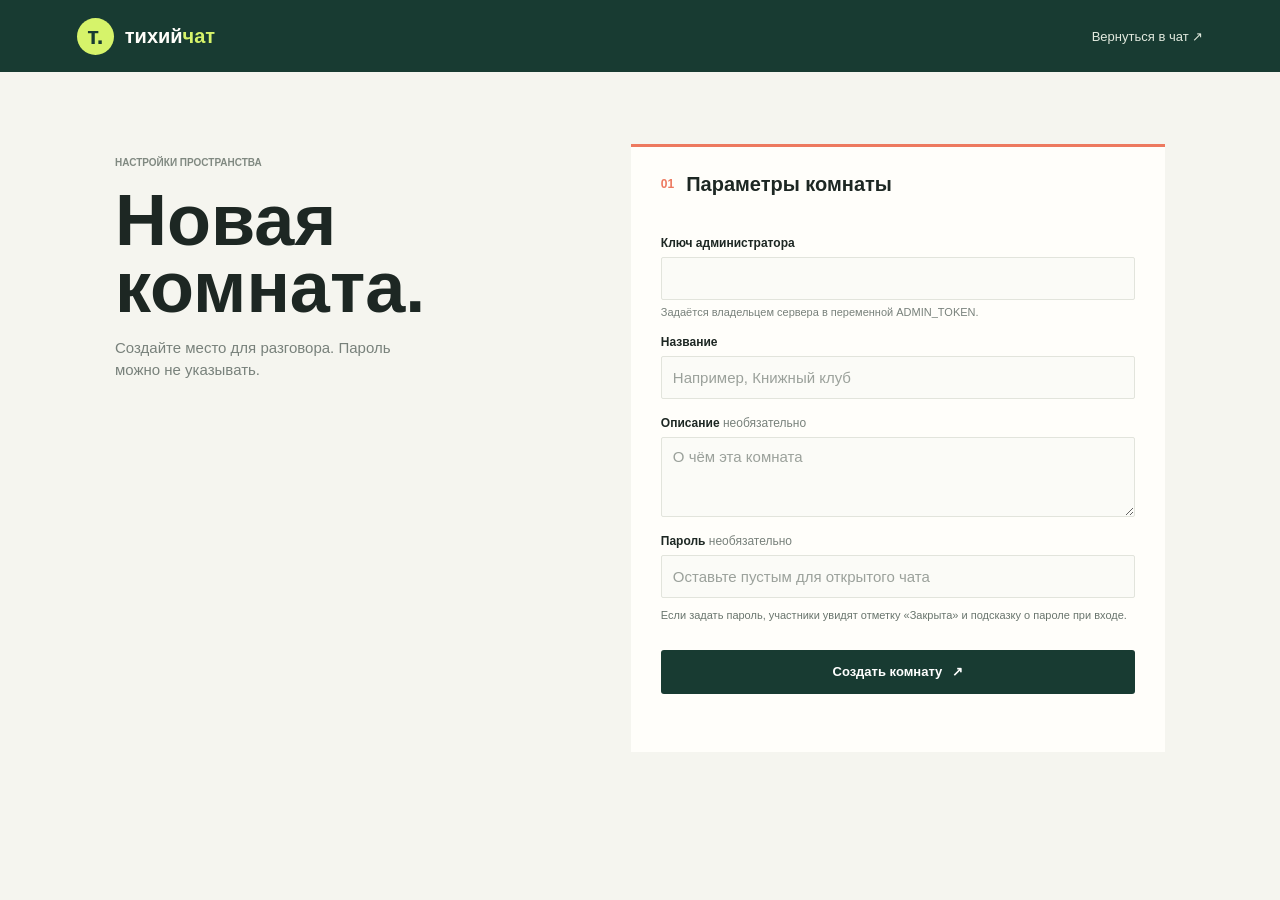
==== admin.html @ aabfe101 "Build SimpleChat app and deployment setup" ====
<!doctype html>
<html lang="ru">
<head>
  <meta charset="utf-8">
  <meta name="viewport" content="width=device-width, initial-scale=1, viewport-fit=cover">
  <meta name="theme-color" content="#183b32">
  <link rel="manifest" href="/manifest.webmanifest">
  <link rel="icon" href="/img/icon.svg" type="image/svg+xml">
  <link rel="stylesheet" href="/css/style.css">
  <link rel="stylesheet" href="/css/admin.css">
  <title>Администрирование · Тихий чат</title>
</head>
<body class="admin-page">
  <header class="admin-topbar">
    <a class="brand" href="/">
      <span class="brand-mark">т.</span>
      <span class="brand-name">тихий<span>чат</span></span>
    </a>
    <a class="back-link" href="/">Вернуться в чат <span aria-hidden="true">↗</span></a>
  </header>
  <main class="admin-main">
    <div class="admin-intro">
      <span class="eyebrow">НАСТРОЙКИ ПРОСТРАНСТВА</span>
      <h1>Новая<br>комната.</h1>
      <p>Создайте место для разговора. Пароль можно не указывать.</p>
    </div>
    <section class="admin-form-wrap" aria-labelledby="form-title">
      <div class="admin-form-heading">
        <span class="form-number">01</span>
        <h2 id="form-title">Параметры комнаты</h2>
      </div>
      <form id="room-form" class="room-form">
        <label for="admin-token">Ключ администратора</label>
        <input id="admin-token" name="admin-token" type="password" autocomplete="current-password" required>
        <small>Задаётся владельцем сервера в переменной ADMIN_TOKEN.</small>
        <label for="room-name">Название</label>
        <input id="room-name" name="name" maxlength="80" placeholder="Например, Книжный клуб" required>
        <label for="room-description">Описание <span>необязательно</span></label>
        <textarea id="room-description" name="description" maxlength="240" rows="3" placeholder="О чём эта комната"></textarea>
        <label for="room-password">Пароль <span>необязательно</span></label>
        <input id="room-password" name="password" type="password" maxlength="128" autocomplete="new-password" placeholder="Оставьте пустым для открытого чата">
        <p class="password-hint">Если задать пароль, участники увидят отметку «Закрыта» и подсказку о пароле при входе.</p>
        <button class="send-button create-button" type="submit">Создать комнату <span aria-hidden="true">↗</span></button>
        <p id="form-status" class="form-status" role="status" aria-live="polite"></p>
      </form>
    </section>
    <section class="created-room" id="created-room" hidden aria-live="polite">
      <span class="created-label">КОМНАТА СОЗДАНА</span>
      <strong id="created-name"></strong>
      <p id="created-description"></p>
      <a href="/">Открыть чат <span aria-hidden="true">↗</span></a>
    </section>
  </main>
  <script src="/js/admin.js" defer></script>
</body>
</html>
---- css/style.css ----
:root {
  color-scheme: light;
  --ink: #1d2723;
  --muted: #78817b;
  --paper: #f5f5ef;
  --white: #fffefa;
  --green: #183b32;
  --green-soft: #dce8df;
  --lime: #d6f36a;
  --coral: #ed795f;
  --line: #e2e4dc;
  --display: "Bahnschrift", "Trebuchet MS", sans-serif;
  --body: "Trebuchet MS", "Segoe UI", sans-serif;
}

* { box-sizing: border-box; }
[hidden] { display: none !important; }
html, body { width: 100%; min-width: 320px; min-height: 100%; margin: 0; }
body { background: var(--paper); color: var(--ink); font-family: var(--body); font-size: 15px; }
button, input, textarea { font: inherit; }
button, a, label { -webkit-tap-highlight-color: transparent; }
button { color: inherit; }

.app-shell { display: grid; grid-template-columns: 276px minmax(0, 1fr); min-height: 100dvh; }
.sidebar { display: flex; flex-direction: column; min-height: 100dvh; padding: 28px 20px 18px; background: var(--green); color: #f8f8ef; }
.brand { display: flex; align-items: center; gap: 11px; width: fit-content; color: inherit; text-decoration: none; }
.brand-mark { display: grid; width: 37px; height: 37px; place-items: center; border-radius: 50%; background: var(--lime); color: var(--green); font: 800 24px/1 var(--display); }
.brand-name { font: 700 20px/1 var(--display); letter-spacing: 0; }
.brand-name span { color: var(--lime); }
.sidebar-section-heading { display: flex; justify-content: space-between; align-items: center; margin: 56px 8px 14px; color: #a9beb2; font-size: 10px; font-weight: 700; }
.room-count { color: var(--lime); }
.room-list { display: grid; align-content: start; gap: 5px; }
.room-item { display: grid; grid-template-columns: minmax(0, 1fr) auto; gap: 3px 8px; width: 100%; padding: 11px 10px; border: 0; border-radius: 3px; background: transparent; color: #f4f4ec; text-align: left; cursor: pointer; }
.room-item:hover, .room-item.active { background: #285044; }
.room-item-name { overflow: hidden; font-size: 14px; font-weight: 700; text-overflow: ellipsis; white-space: nowrap; }
.room-item-description { grid-column: 1 / -1; overflow: hidden; color: #b7c8be; font-size: 12px; text-overflow: ellipsis; white-space: nowrap; }
.room-lock { color: var(--lime); font-size: 9px; font-weight: 700; }
.sidebar-footer { display: grid; gap: 18px; margin-top: auto; padding-top: 20px; }
.profile { display: grid; grid-template-columns: 35px minmax(0, 1fr) auto; align-items: center; gap: 9px; padding: 12px 0; border-top: 1px solid #426256; }
.avatar { display: grid; width: 34px; height: 34px; place-items: center; border-radius: 50%; background: var(--coral); color: #1b3028; font-weight: 700; text-transform: uppercase; }
.profile-name { overflow: hidden; font-weight: 700; text-overflow: ellipsis; }
.quiet-button { padding: 6px 0 6px 6px; border: 0; background: transparent; color: #b7c8be; font-size: 12px; cursor: pointer; }
.quiet-button:hover { color: white; }
.admin-link { display: flex; justify-content: space-between; padding: 14px 0 2px; border-top: 1px solid #426256; color: #dbe5dc; font-size: 12px; text-decoration: none; }
.admin-link:hover { color: var(--lime); }

.chat-panel { display: grid; grid-template-rows: auto minmax(0, 1fr) auto; min-width: 0; min-height: 100dvh; }
.chat-header { display: flex; justify-content: space-between; align-items: flex-start; gap: 24px; min-height: 133px; padding: 30px clamp(22px, 5vw, 72px) 24px; border-bottom: 1px solid var(--line); background: var(--white); }
.eyebrow, .login-kicker { color: #808981; font-size: 10px; font-weight: 700; }
.room-heading h1 { margin: 8px 0 4px; font: 700 27px/1.1 var(--display); }
.room-heading p { max-width: 600px; margin: 0; color: var(--muted); font-size: 13px; }
.connection-status { display: flex; align-items: center; gap: 8px; padding-top: 6px; color: var(--muted); font-size: 12px; white-space: nowrap; }
.status-dot { width: 8px; height: 8px; border-radius: 50%; background: #a9b0a9; }
.status-dot.online { background: #59a078; box-shadow: 0 0 0 3px #e1eee4; }
.message-list { position: relative; overflow-y: auto; padding: 28px clamp(22px, 5vw, 72px); }
.empty-state { display: flex; min-height: 100%; flex-direction: column; justify-content: center; align-items: flex-start; padding: 8vh 0 12vh; }
.empty-index { color: var(--coral); font-size: 10px; font-weight: 700; }
.empty-state h2 { margin: 18px 0 10px; font: 700 clamp(27px, 3.2vw, 44px)/1.08 var(--display); }
.empty-state p { margin: 0; color: var(--muted); font-size: 14px; }
.message { display: grid; grid-template-columns: 34px minmax(0, 1fr); gap: 0 12px; max-width: 780px; margin: 0 0 24px; animation: message-in .22s ease-out both; }
.message-avatar { display: grid; grid-row: span 2; width: 34px; height: 34px; place-items: center; border-radius: 50%; background: var(--green-soft); color: var(--green); font-size: 13px; font-weight: 700; text-transform: uppercase; }
.message-meta { display: flex; align-items: baseline; gap: 9px; min-height: 21px; }
.message-author { font-size: 13px; font-weight: 700; }
.message-time { color: #969d96; font-size: 11px; }
.message-content { margin: 3px 0 0; line-height: 1.55; overflow-wrap: anywhere; white-space: pre-wrap; }
.message-image { display: block; max-width: min(100%, 520px); max-height: 440px; margin-top: 9px; border-radius: 4px; object-fit: contain; object-position: left top; }
.composer { display: flex; align-items: flex-end; gap: 12px; padding: 18px clamp(16px, 4vw, 56px) max(18px, env(safe-area-inset-bottom)); border-top: 1px solid var(--line); background: var(--white); }
.attach-button { display: grid; min-width: 48px; height: 44px; place-items: center; border: 1px solid var(--line); border-radius: 3px; color: var(--green); font-size: 12px; font-weight: 700; cursor: pointer; }
.attach-button:hover { border-color: var(--green); background: var(--green-soft); }
.composer-fields { flex: 1; min-width: 0; }
.composer textarea { display: block; width: 100%; min-height: 44px; max-height: 130px; resize: vertical; padding: 12px 13px; border: 1px solid var(--line); border-radius: 3px; outline: 0; background: #fbfbf7; color: var(--ink); }
.composer textarea:focus { border-color: #6d8d78; }
.composer textarea::placeholder { color: #929991; }
.composer textarea:disabled { opacity: .6; }
.attachment-name { padding: 0 0 6px 2px; color: #59665d; font-size: 12px; }
.send-button { display: flex; justify-content: center; align-items: center; gap: 10px; min-height: 44px; padding: 0 16px; border: 0; border-radius: 3px; background: var(--green); color: white; font-size: 13px; font-weight: 700; cursor: pointer; }
.send-button:hover:not(:disabled) { background: #285044; }
.send-button:disabled { background: #aab4ab; cursor: not-allowed; }

.login-dialog { width: min(440px, calc(100vw - 32px)); max-width: none; padding: 0; border: 0; background: transparent; color: var(--ink); }
.login-dialog::backdrop { background: rgb(17 34 27 / 68%); backdrop-filter: blur(3px); }
.login-card { padding: clamp(26px, 7vw, 44px); background: var(--white); box-shadow: 0 18px 65px rgb(15 31 24 / 25%); }
.login-card h2 { margin: 17px 0 12px; font: 700 42px/.98 var(--display); }
.login-card > p:not(.form-error) { margin: 0 0 28px; color: var(--muted); font-size: 14px; line-height: 1.5; }
.login-card label { display: block; margin-bottom: 7px; font-size: 12px; font-weight: 700; }
.login-card input { width: 100%; min-height: 45px; padding: 10px 12px; border: 1px solid var(--line); border-radius: 3px; outline: 0; }
.login-card input:focus { border-color: #6d8d78; }
.login-card small { display: block; margin-top: 7px; color: var(--muted); font-size: 11px; }
.login-submit { width: 100%; margin-top: 22px; }
.form-error { min-height: 18px; margin: 10px 0 0; color: #b24733; font-size: 12px; }

@keyframes message-in { from { opacity: 0; transform: translateY(5px); } to { opacity: 1; transform: translateY(0); } }
@media (max-width: 760px) {
  .app-shell { grid-template-columns: 1fr; grid-template-rows: auto minmax(0, 1fr); }
  .sidebar { min-height: 0; padding: 12px 16px 8px; }
  .brand { gap: 8px; }
  .brand-mark { width: 31px; height: 31px; font-size: 20px; }
  .brand-name { font-size: 17px; }
  .sidebar-section-heading { margin: 14px 2px 6px; }
  .room-list { display: flex; overflow-x: auto; gap: 7px; padding: 0 0 5px; scrollbar-width: thin; }
  .room-item { flex: 0 0 155px; min-height: 52px; padding: 8px; background: rgb(255 255 255 / 5%); }
  .room-item-description { font-size: 11px; }
  .sidebar-footer { display: flex; align-items: center; justify-content: space-between; gap: 12px; padding-top: 6px; }
  .profile { flex: 1; min-width: 0; grid-template-columns: 28px minmax(0, 1fr) auto; gap: 7px; padding: 6px 0 0; border-top: 0; }
  .avatar { width: 27px; height: 27px; font-size: 12px; }
  .admin-link { flex: 0 0 auto; gap: 6px; padding: 9px 0 2px; border-top: 0; font-size: 11px; }
  .chat-panel { min-height: 0; height: calc(100dvh - 154px); }
  .chat-header { min-height: 98px; padding: 18px 18px 14px; }
  .room-heading h1 { font-size: 22px; }
  .room-heading p { max-width: 58vw; overflow: hidden; font-size: 12px; text-overflow: ellipsis; white-space: nowrap; }
  .connection-status { gap: 6px; padding-top: 3px; font-size: 10px; }
  .message-list { padding: 22px 18px; }
  .composer { gap: 8px; padding: 10px 12px max(12px, env(safe-area-inset-bottom)); }
  .attach-button { min-width: 42px; height: 42px; }
  .send-button { min-height: 42px; padding: 0 11px; font-size: 12px; }
  .composer textarea { min-height: 42px; }
}
@media (max-width: 390px) {
  .chat-panel { height: calc(100dvh - 150px); }
  .connection-status { font-size: 0; }
  .connection-status .status-dot { width: 9px; height: 9px; }
  .send-button { gap: 5px; padding: 0 8px; }
  .admin-link { font-size: 10px; }
}
@media (prefers-reduced-motion: reduce) {
  *, *::before, *::after { scroll-behavior: auto !important; animation-duration: .01ms !important; animation-iteration-count: 1 !important; }
}
---- css/admin.css ----
.admin-page { min-height: 100dvh; background: var(--paper); }
.admin-topbar { display: flex; justify-content: space-between; align-items: center; min-height: 72px; padding: 12px clamp(20px, 6vw, 88px); background: var(--green); color: #fffefa; }
.back-link { color: #e2eadf; font-size: 13px; text-decoration: none; }
.back-link:hover { color: var(--lime); }
.admin-main { display: grid; grid-template-columns: minmax(230px, .75fr) minmax(340px, 1fr); gap: clamp(36px, 9vw, 140px); width: min(1050px, calc(100% - 48px)); margin: 0 auto; padding: clamp(46px, 8vh, 90px) 0 70px; }
.admin-intro { align-self: start; padding-top: 8px; }
.admin-intro h1 { margin: 18px 0 16px; font: 800 clamp(44px, 6vw, 72px)/.93 var(--display); }
.admin-intro p { max-width: 290px; color: var(--muted); font-size: 15px; line-height: 1.5; }
.admin-form-wrap { padding: 26px 30px 30px; border-top: 3px solid var(--coral); background: var(--white); }
.admin-form-heading { display: flex; align-items: center; gap: 12px; margin-bottom: 24px; }
.form-number { color: var(--coral); font-size: 12px; font-weight: 700; }
.admin-form-heading h2 { margin: 0; font: 700 20px/1.1 var(--display); }
.room-form { display: grid; }
.room-form label { margin: 17px 0 7px; font-size: 12px; font-weight: 700; }
.room-form label span { color: var(--muted); font-weight: 400; }
.room-form input, .room-form textarea { width: 100%; min-height: 43px; padding: 10px 11px; border: 1px solid var(--line); border-radius: 2px; outline: 0; background: #fbfbf7; color: var(--ink); }
.room-form textarea { min-height: 80px; resize: vertical; }
.room-form input:focus, .room-form textarea:focus { border-color: #6d8d78; }
.room-form input::placeholder, .room-form textarea::placeholder { color: #9ba19b; }
.room-form small { margin-top: 6px; color: var(--muted); font-size: 11px; }
.password-hint { margin: 9px 0 4px; color: #69756d; font-size: 11px; line-height: 1.5; }
.create-button { margin-top: 22px; }
.form-status { min-height: 18px; margin: 10px 0 0; color: #8d4030; font-size: 12px; }
.form-status.success { color: #2f7251; }
.created-room { grid-column: 2; padding: 20px 22px; border-left: 3px solid #6b9b75; background: var(--green-soft); }
.created-room[hidden] { display: none; }
.created-label { display: block; color: #426d4e; font-size: 10px; font-weight: 700; }
.created-room strong { display: block; margin-top: 8px; font: 700 22px var(--display); }
.created-room p { color: #506355; font-size: 13px; }
.created-room a { color: var(--green); font-size: 13px; font-weight: 700; text-decoration: none; }
@media (max-width: 700px) {
  .admin-topbar { min-height: 62px; }
  .admin-main { grid-template-columns: 1fr; gap: 26px; width: min(540px, calc(100% - 32px)); padding: 38px 0 50px; }
  .admin-intro h1 { margin: 12px 0 10px; font-size: 50px; }
  .admin-intro p { margin: 0; }
  .admin-form-wrap { padding: 22px 18px; }
  .created-room { grid-column: 1; }
}
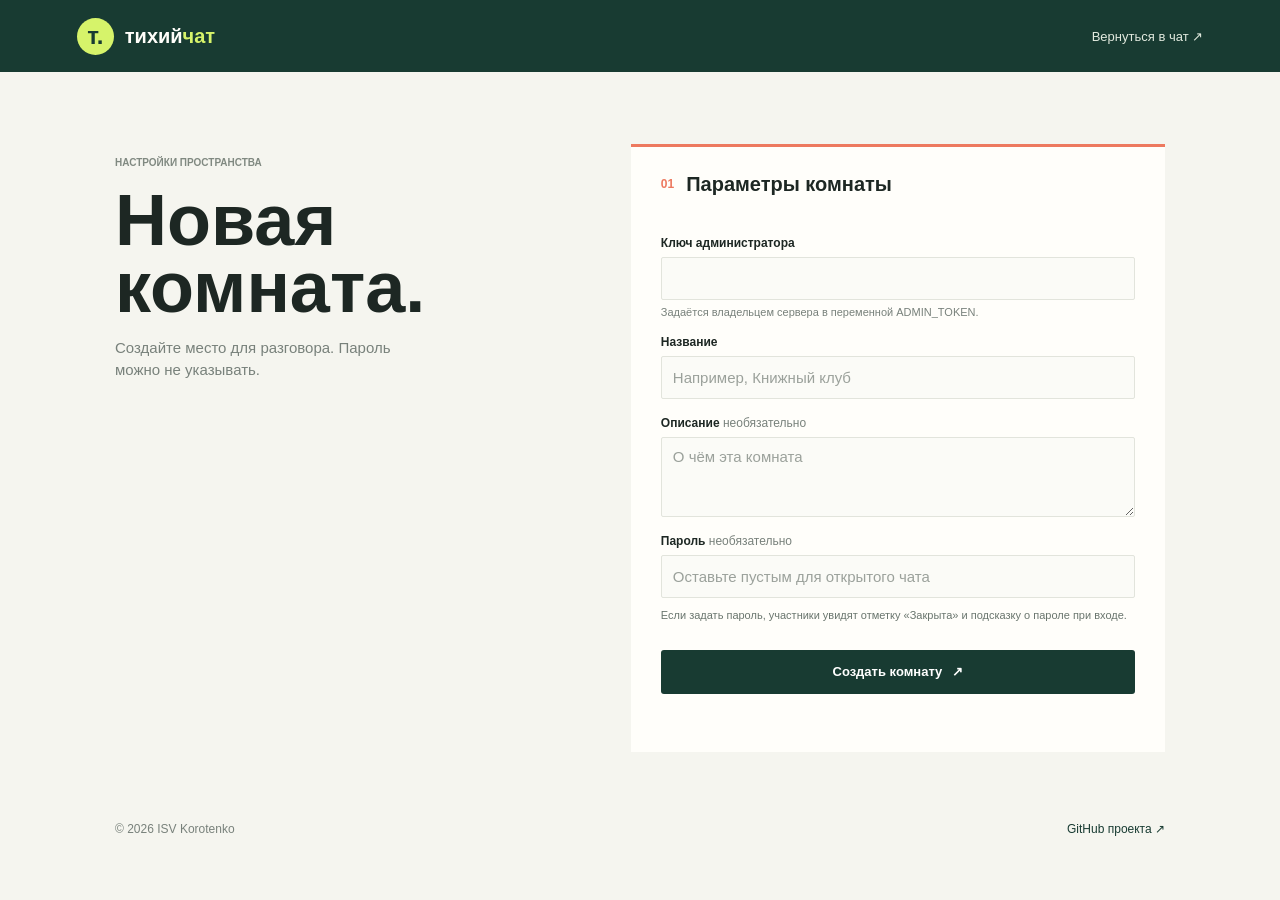
==== commit 34d55c77: "Add project copyright and GitHub links" ====
--- a/admin.html
+++ b/admin.html
@@ -51,6 +51,10 @@
       <a href="/">Открыть чат <span aria-hidden="true">↗</span></a>
     </section>
   </main>
+  <footer class="site-footer">
+    <span>© 2026 ISV Korotenko</span>
+    <a href="https://github.com/vkorotenko/simplechat" target="_blank" rel="noopener noreferrer">GitHub проекта <span aria-hidden="true">↗</span></a>
+  </footer>
   <script src="/js/admin.js" defer></script>
 </body>
 </html>
--- a/css/style.css
+++ b/css/style.css
@@ -43,6 +43,12 @@
 .quiet-button:hover { color: white; }
 .admin-link { display: flex; justify-content: space-between; padding: 14px 0 2px; border-top: 1px solid #426256; color: #dbe5dc; font-size: 12px; text-decoration: none; }
 .admin-link:hover { color: var(--lime); }
+.site-credit { display: flex; justify-content: space-between; align-items: center; gap: 8px; padding-top: 12px; border-top: 1px solid #426256; color: #b7c8be; font-size: 10px; }
+.site-credit a { color: inherit; text-decoration: none; }
+.site-credit a:hover { color: var(--lime); }
+.site-footer { display: flex; justify-content: space-between; align-items: center; gap: 12px; width: min(1050px, calc(100% - 48px)); margin: 0 auto; padding: 0 0 28px; color: var(--muted); font-size: 12px; }
+.site-footer a { color: var(--green); text-decoration: none; }
+.site-footer a:hover { text-decoration: underline; }
 
 .chat-panel { display: grid; grid-template-rows: auto minmax(0, 1fr) auto; min-width: 0; min-height: 100dvh; }
 .chat-header { display: flex; justify-content: space-between; align-items: flex-start; gap: 24px; min-height: 133px; padding: 30px clamp(22px, 5vw, 72px) 24px; border-bottom: 1px solid var(--line); background: var(--white); }
@@ -100,11 +106,12 @@
   .room-list { display: flex; overflow-x: auto; gap: 7px; padding: 0 0 5px; scrollbar-width: thin; }
   .room-item { flex: 0 0 155px; min-height: 52px; padding: 8px; background: rgb(255 255 255 / 5%); }
   .room-item-description { font-size: 11px; }
-  .sidebar-footer { display: flex; align-items: center; justify-content: space-between; gap: 12px; padding-top: 6px; }
+  .sidebar-footer { display: flex; flex-wrap: wrap; align-items: center; justify-content: space-between; gap: 6px 12px; padding-top: 6px; }
   .profile { flex: 1; min-width: 0; grid-template-columns: 28px minmax(0, 1fr) auto; gap: 7px; padding: 6px 0 0; border-top: 0; }
   .avatar { width: 27px; height: 27px; font-size: 12px; }
   .admin-link { flex: 0 0 auto; gap: 6px; padding: 9px 0 2px; border-top: 0; font-size: 11px; }
-  .chat-panel { min-height: 0; height: calc(100dvh - 154px); }
+  .site-credit { flex: 0 0 100%; padding-top: 4px; border-top: 0; font-size: 9px; }
+  .chat-panel { min-height: 0; height: calc(100dvh - 174px); }
   .chat-header { min-height: 98px; padding: 18px 18px 14px; }
   .room-heading h1 { font-size: 22px; }
   .room-heading p { max-width: 58vw; overflow: hidden; font-size: 12px; text-overflow: ellipsis; white-space: nowrap; }
@@ -116,7 +123,7 @@
   .composer textarea { min-height: 42px; }
 }
 @media (max-width: 390px) {
-  .chat-panel { height: calc(100dvh - 150px); }
+  .chat-panel { height: calc(100dvh - 174px); }
   .connection-status { font-size: 0; }
   .connection-status .status-dot { width: 9px; height: 9px; }
   .send-button { gap: 5px; padding: 0 8px; }
--- a/css/admin.css
+++ b/css/admin.css
@@ -35,4 +35,5 @@
   .admin-intro p { margin: 0; }
   .admin-form-wrap { padding: 22px 18px; }
   .created-room { grid-column: 1; }
+  .site-footer { width: min(540px, calc(100% - 32px)); }
 }
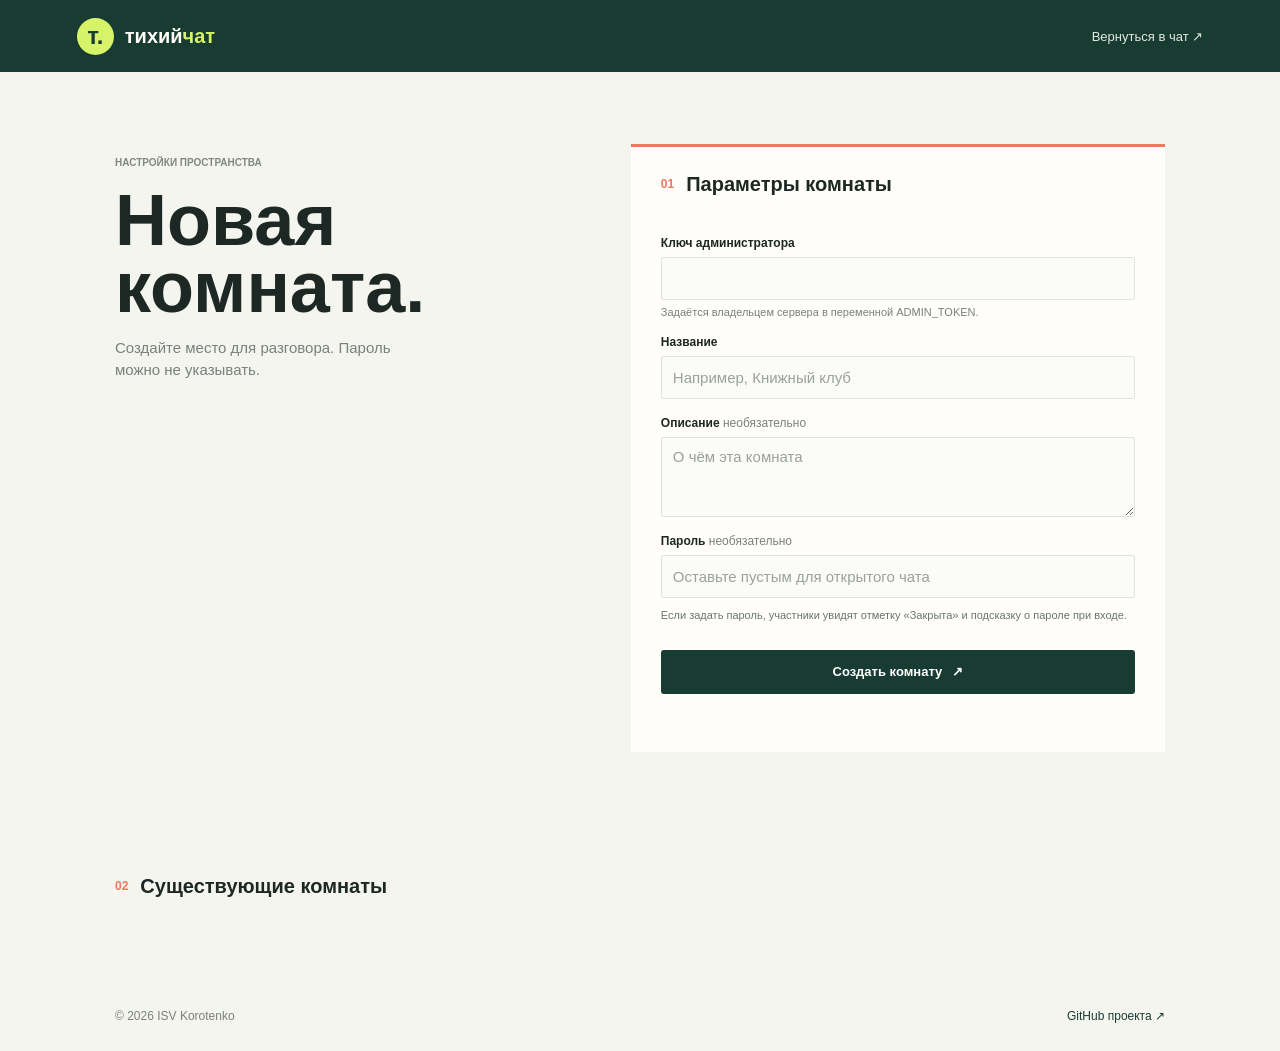
==== commit 8c8b7965: "Add administrator record deletion Co-authored-by: Copilot <223556219+Copilot@users.noreply.github.co" ====
--- a/admin.html
+++ b/admin.html
@@ -50,6 +50,14 @@
       <p id="created-description"></p>
       <a href="/">Открыть чат <span aria-hidden="true">↗</span></a>
     </section>
+    <section class="room-manager" aria-labelledby="rooms-title">
+      <div class="admin-form-heading">
+        <span class="form-number">02</span>
+        <h2 id="rooms-title">Существующие комнаты</h2>
+      </div>
+      <p id="rooms-status" class="form-status" role="status" aria-live="polite"></p>
+      <div id="room-manager-list" class="room-manager-list"></div>
+    </section>
   </main>
   <footer class="site-footer">
     <span>© 2026 ISV Korotenko</span>
--- a/css/style.css
+++ b/css/style.css
@@ -59,6 +59,9 @@
 .status-dot { width: 8px; height: 8px; border-radius: 50%; background: #a9b0a9; }
 .status-dot.online { background: #59a078; box-shadow: 0 0 0 3px #e1eee4; }
 .message-list { position: relative; overflow-y: auto; padding: 28px clamp(22px, 5vw, 72px); }
+.load-older-button { position: sticky; top: 0; z-index: 1; display: block; margin: 0 auto 24px; padding: 9px 14px; border: 1px solid var(--line); border-radius: 3px; background: var(--white); color: var(--green); font-size: 12px; font-weight: 700; cursor: pointer; }
+.load-older-button:hover:not(:disabled) { border-color: var(--green); background: var(--green-soft); }
+.load-older-button:disabled { opacity: .6; cursor: wait; }
 .empty-state { display: flex; min-height: 100%; flex-direction: column; justify-content: center; align-items: flex-start; padding: 8vh 0 12vh; }
 .empty-index { color: var(--coral); font-size: 10px; font-weight: 700; }
 .empty-state h2 { margin: 18px 0 10px; font: 700 clamp(27px, 3.2vw, 44px)/1.08 var(--display); }
--- a/css/admin.css
+++ b/css/admin.css
@@ -28,6 +28,15 @@
 .created-room strong { display: block; margin-top: 8px; font: 700 22px var(--display); }
 .created-room p { color: #506355; font-size: 13px; }
 .created-room a { color: var(--green); font-size: 13px; font-weight: 700; text-decoration: none; }
+.room-manager { grid-column: 1 / -1; padding-top: 8px; }
+.room-manager-list { display: grid; gap: 8px; }
+.room-manager-item { display: grid; grid-template-columns: minmax(0, 1fr) auto; align-items: center; gap: 16px; padding: 14px 16px; border: 1px solid var(--line); background: var(--white); }
+.room-manager-name { display: block; font: 700 17px var(--display); }
+.room-manager-description { display: block; margin-top: 4px; color: var(--muted); font-size: 12px; }
+.delete-room-button { min-height: 38px; padding: 8px 12px; border: 1px solid #a95c4c; border-radius: 2px; background: transparent; color: #8d4030; cursor: pointer; font-weight: 700; }
+.delete-room-button:hover { background: #f5e9e4; }
+.delete-room-button:disabled { cursor: wait; opacity: .55; }
+.room-manager-empty { margin: 0; color: var(--muted); font-size: 13px; }
 @media (max-width: 700px) {
   .admin-topbar { min-height: 62px; }
   .admin-main { grid-template-columns: 1fr; gap: 26px; width: min(540px, calc(100% - 32px)); padding: 38px 0 50px; }
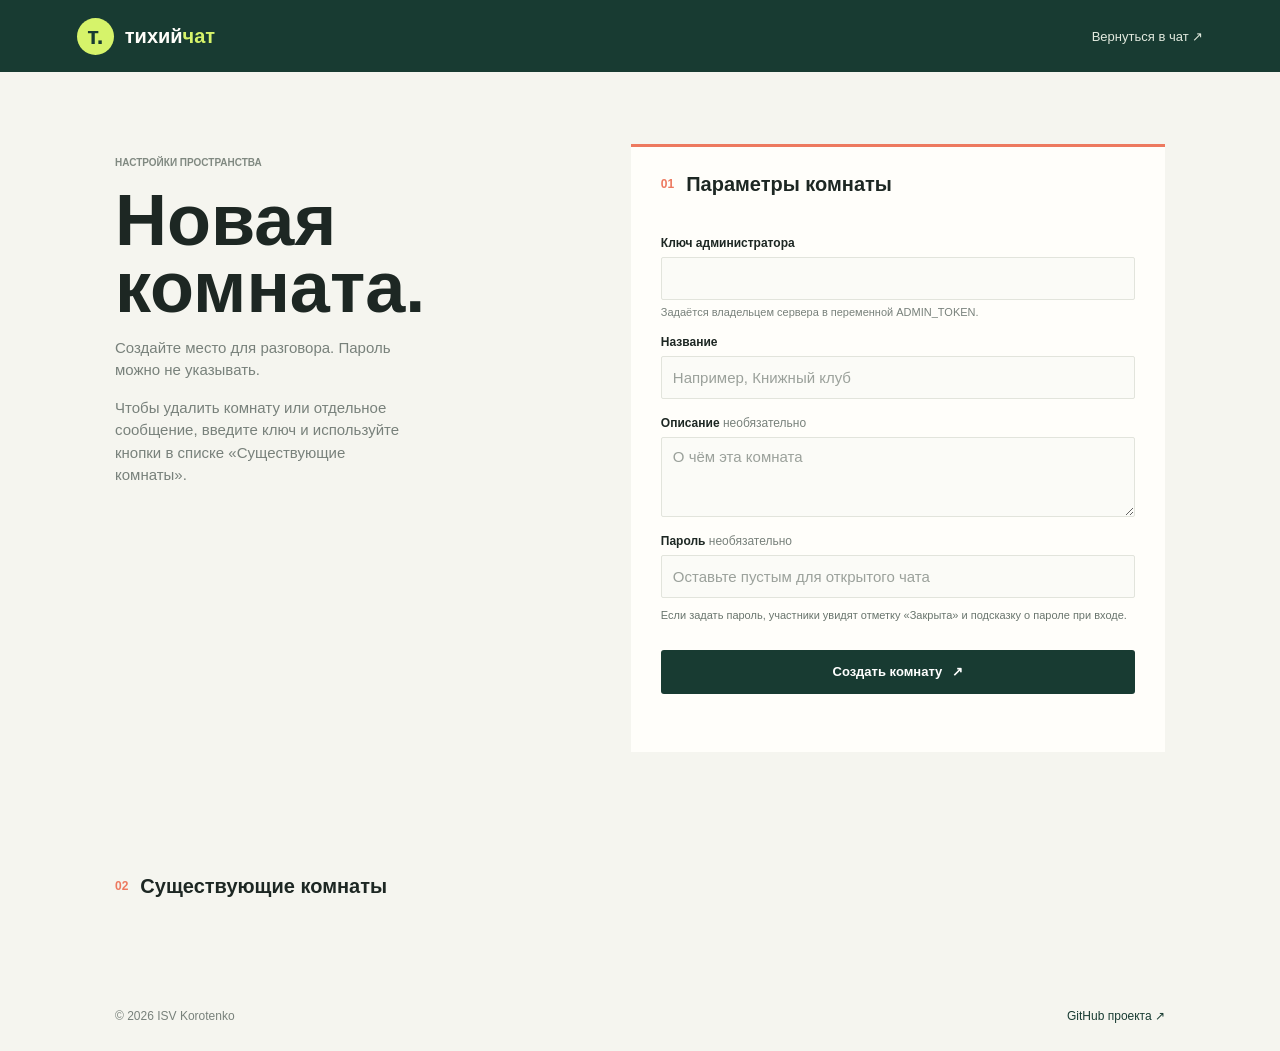
==== commit 2475ad16: "Add web interface record deletion Co-authored-by: Copilot <223556219+Copilot@users.noreply.github.co" ====
--- a/admin.html
+++ b/admin.html
@@ -23,6 +23,7 @@
       <span class="eyebrow">НАСТРОЙКИ ПРОСТРАНСТВА</span>
       <h1>Новая<br>комната.</h1>
       <p>Создайте место для разговора. Пароль можно не указывать.</p>
+      <p>Чтобы удалить комнату или отдельное сообщение, введите ключ и используйте кнопки в списке «Существующие комнаты».</p>
     </div>
     <section class="admin-form-wrap" aria-labelledby="form-title">
       <div class="admin-form-heading">
--- a/css/admin.css
+++ b/css/admin.css
@@ -30,13 +30,24 @@
 .created-room a { color: var(--green); font-size: 13px; font-weight: 700; text-decoration: none; }
 .room-manager { grid-column: 1 / -1; padding-top: 8px; }
 .room-manager-list { display: grid; gap: 8px; }
-.room-manager-item { display: grid; grid-template-columns: minmax(0, 1fr) auto; align-items: center; gap: 16px; padding: 14px 16px; border: 1px solid var(--line); background: var(--white); }
+.room-manager-item { display: grid; gap: 12px; padding: 14px 16px; border: 1px solid var(--line); background: var(--white); }
+.room-manager-top { display: grid; grid-template-columns: minmax(0, 1fr) auto; align-items: center; gap: 16px; }
 .room-manager-name { display: block; font: 700 17px var(--display); }
 .room-manager-description { display: block; margin-top: 4px; color: var(--muted); font-size: 12px; }
+.room-manager-actions { display: flex; gap: 8px; }
+.messages-toggle-button, .delete-message-button { min-height: 38px; padding: 8px 12px; border: 1px solid #7b9181; border-radius: 2px; background: transparent; color: var(--green); cursor: pointer; font-weight: 700; }
+.messages-toggle-button:hover, .delete-message-button:hover { background: var(--green-soft); }
+.messages-toggle-button:disabled, .delete-message-button:disabled { cursor: wait; opacity: .55; }
 .delete-room-button { min-height: 38px; padding: 8px 12px; border: 1px solid #a95c4c; border-radius: 2px; background: transparent; color: #8d4030; cursor: pointer; font-weight: 700; }
 .delete-room-button:hover { background: #f5e9e4; }
 .delete-room-button:disabled { cursor: wait; opacity: .55; }
 .room-manager-empty { margin: 0; color: var(--muted); font-size: 13px; }
+.room-messages { display: grid; gap: 6px; padding-top: 4px; border-top: 1px solid var(--line); }
+.room-messages[hidden] { display: none; }
+.admin-message { display: grid; grid-template-columns: minmax(0, 1fr) auto; align-items: center; gap: 12px; padding: 9px 10px; background: #fafaf6; }
+.admin-message-content { display: grid; gap: 3px; min-width: 0; }
+.admin-message-content strong { font-size: 12px; }
+.admin-message-content span { overflow-wrap: anywhere; color: #4e5d53; font-size: 13px; white-space: pre-wrap; }
 @media (max-width: 700px) {
   .admin-topbar { min-height: 62px; }
   .admin-main { grid-template-columns: 1fr; gap: 26px; width: min(540px, calc(100% - 32px)); padding: 38px 0 50px; }
@@ -44,5 +55,9 @@
   .admin-intro p { margin: 0; }
   .admin-form-wrap { padding: 22px 18px; }
   .created-room { grid-column: 1; }
+  .room-manager-top { grid-template-columns: 1fr; }
+  .room-manager-actions { justify-content: stretch; }
+  .room-manager-actions button { flex: 1; }
+  .admin-message { grid-template-columns: 1fr; }
   .site-footer { width: min(540px, calc(100% - 32px)); }
 }
